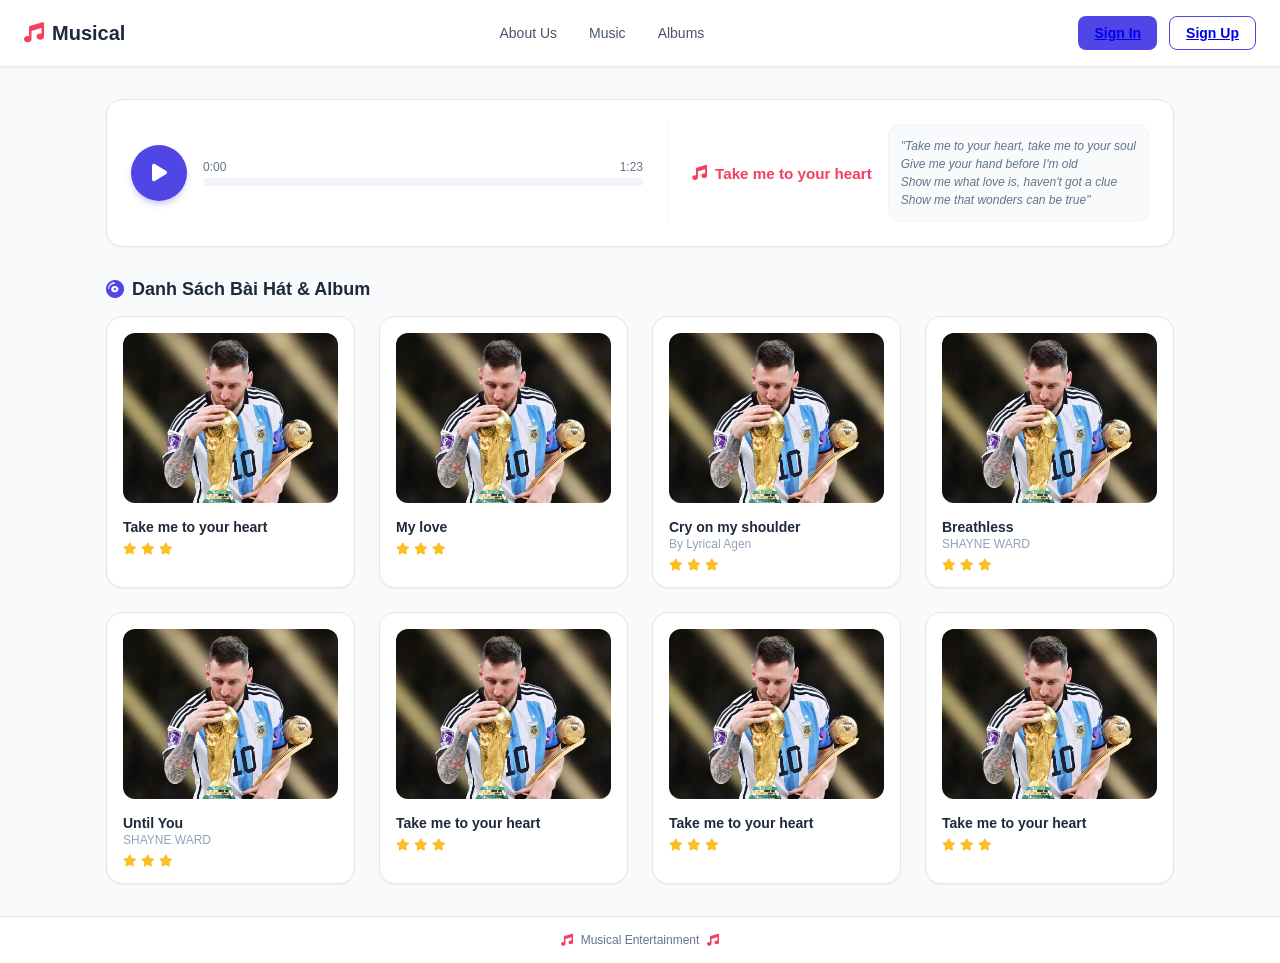
==== index.html @ 61718845 "first commit" ====
<!DOCTYPE html>
<html lang="vi">
<head>
  <meta charset="UTF-8">
  <meta name="viewport" content="width=device-width, initial-scale=1.0">
  <title>Musical - Pure HTML, CSS & JS Exam</title>
  <!-- Font Awesome CDN cho Icon -->
  <link rel="stylesheet" href="https://cdnjs.cloudflare.com/ajax/libs/font-awesome/6.5.1/css/all.min.css" />
  <!-- Nhúng file CSS ngoài -->
  <link rel="stylesheet" href="style.css" />
</head>
<body>
  <header>
    <div class="logo" onclick="showPage('home')">
      <i class="fa-solid fa-music"></i>
      <span>Musical</span>
    </div>
    
    <nav>
      <a href="#" onclick="showPage('home')">About Us</a>
      <a href="#" onclick="showPage('home')">Music</a>
      <a href="#" onclick="showPage('home')">Albums</a>
    </nav>
    
    <div class="auth-buttons">
      <button onclick="showPage('login')" class="btn btn-primary"><a href="index.html">Sign In</a></button>
      <button onclick="showPage('login')" class="btn btn-outline"><a href="index.html">Sign Up</a></button>
    </div>
  </header>

  <main id="page-home">
    
    <div class="player-card">
      <div class="player-controls">
        <audio id="audio-player" src="https://www.soundhelix.com/examples/mp3/SoundHelix-Song-1.mp3"></audio>
        
        <button id="play-btn" class="play-circle-btn">
          <i id="play-icon" class="fa-solid fa-play"></i>
        </button>

        <div class="progress-wrapper">
          <div class="time-display">
            <span id="current-time">0:00</span>
            <span id="duration">1:23</span>
          </div>
          <div class="progress-bg">
            <div id="progress-bar" class="progress-fill"></div>
          </div>
        </div>
      </div>

      <div class="song-details">
        <div class="song-title-badge">
          <i class="fa-solid fa-music"></i>
          <span>Take me to your heart</span>
        </div>
        <div class="lyrics-box">
          <p>"Take me to your heart, take me to your soul</p>
          <p>Give me your hand before I'm old</p>
          <p>Show me what love is, haven't got a clue</p>
          <p>Show me that wonders can be true"</p>
        </div>
      </div>
    </div>

    <h2 class="section-title">
      <i class="fa-solid fa-compact-disc" style="color: #4f46e5;"></i> Danh Sách Bài Hát & Album
    </h2>

    <div class="product-grid">
      
      <div class="product-card">
        <img src="img/Messi.jpg" alt="Take me to your heart">
        <h3>Take me to your heart</h3>
        <div class="stars">
          <i class="fa-solid fa-star"></i><i class="fa-solid fa-star"></i><i class="fa-solid fa-star"></i>
        </div>
      </div>

      <div class="product-card">
        <img src="img/Messi.jpg" alt="My love">
        <h3>My love</h3>
        <div class="stars">
          <i class="fa-solid fa-star"></i><i class="fa-solid fa-star"></i><i class="fa-solid fa-star"></i>
        </div>
      </div>
      <div class="product-card">
        <img src="img/Messi.jpg" alt="Cry on my shoulder">
        <h3>Cry on my shoulder</h3>
        <p>By Lyrical Agen</p>
        <div class="stars">
          <i class="fa-solid fa-star"></i><i class="fa-solid fa-star"></i><i class="fa-solid fa-star"></i>
        </div>
      </div>

      <div class="product-card">
        <img src="img/Messi.jpg" alt="Breathless">
        <h3>Breathless</h3>
        <p>SHAYNE WARD</p>
        <div class="stars">
          <i class="fa-solid fa-star"></i><i class="fa-solid fa-star"></i><i class="fa-solid fa-star"></i>
        </div>
      </div>

      <div class="product-card">
        <img src="img/Messi.jpg" alt="Until You">
        <h3>Until You</h3>
        <p>SHAYNE WARD</p>
        <div class="stars">
          <i class="fa-solid fa-star"></i><i class="fa-solid fa-star"></i><i class="fa-solid fa-star"></i>
        </div>
      </div>

      <div class="product-card">
        <img src="img/Messi.jpg" alt="Take me to your heart">
        <h3>Take me to your heart</h3>
        <div class="stars">
          <i class="fa-solid fa-star"></i><i class="fa-solid fa-star"></i><i class="fa-solid fa-star"></i>
        </div>
      </div>

      <div class="product-card">
        <img src="img/Messi.jpg" alt="Take me to your heart">
        <h3>Take me to your heart</h3>
        <div class="stars">
          <i class="fa-solid fa-star"></i><i class="fa-solid fa-star"></i><i class="fa-solid fa-star"></i>
        </div>
      </div>

      <div class="product-card">
        <img src="img/Messi.jpg" alt="Take me to your heart">
        <h3>Take me to your heart</h3>
        <div class="stars">
          <i class="fa-solid fa-star"></i><i class="fa-solid fa-star"></i><i class="fa-solid fa-star"></i>
        </div>
      </div>

    </div>
  </main>

 

  <footer>
    <i class="fa-solid fa-music"></i>
    <span>Musical Entertainment</span>
    <i class="fa-solid fa-music"></i>
  </footer>

  <script src="script.js"></script>
</body>
</html>
---- style.css ----
/* ==================== STYLES CHUNG (RESET & VARIABLES) ==================== */
* {
  box-sizing: border-box;
  margin: 0;
  padding: 0;
}
body {
  font-family: 'Segoe UI', Tahoma, Geneva, Verdana, sans-serif;
  background-color: #f8fafc;
  color: #334155;
  min-height: 100vh;
  display: flex;
  flex-direction: column;
  justify-content: space-between;
}

/* Utilities */
.hidden {
  display: none !important;
}

/* ==================== HEADER / NAVIGATION ==================== */
header {
  background-color: #ffffff;
  border-bottom: 1px solid #e2e8f0;
  padding: 16px 24px;
  display: flex;
  align-items: center;
  justify-content: space-between;
  position: sticky;
  top: 0;
  z-index: 50;
  box-shadow: 0 1px 2px rgba(0, 0, 0, 0.05);
}
.logo {
  display: flex;
  align-items: center;
  gap: 8px;
  color: #f43f5e;
  font-weight: bold;
  font-size: 1.25rem;
  cursor: pointer;
}
.logo span {
  color: #1e293b;
}
nav {
  display: flex;
  gap: 32px;
}
nav a {
  text-decoration: none;
  color: #475569;
  font-size: 0.875rem;
  font-weight: 500;
  transition: color 0.2s;
}
nav a:hover {
  color: #4f46e5;
}
.auth-buttons {
  display: flex;
  gap: 12px;
}
.btn {
  padding: 8px 16px;
  font-size: 0.875rem;
  font-weight: 600;
  border-radius: 8px;
  border: none;
  cursor: pointer;
  transition: all 0.2s;
}
.btn-primary {
  background-color: #4f46e5;
  color: #ffffff;
}
.btn-primary:hover {
  background-color: #4338ca;
}
.btn-outline {
  background-color: transparent;
  border: 1px solid #4f46e5;
  color: #4f46e5;
}
.btn-outline:hover {
  background-color: #eef2ff;
}

/* ==================== MAIN CONTAINER ==================== */
main {
  max-width: 1100px;
  width: 100%;
  margin: 0 auto;
  padding: 32px 16px;
  flex: 1;
}

/* ==================== TRÌNH PHÁT NHẠC (AUDIO PLAYER) ==================== */
.player-card {
  background-color: #ffffff;
  border: 1px solid #e2e8f0;
  border-radius: 16px;
  padding: 24px;
  box-shadow: 0 1px 3px rgba(0, 0, 0, 0.05);
  margin-bottom: 32px;
  display: flex;
  flex-wrap: wrap;
  align-items: center;
  justify-content: space-between;
  gap: 24px;
}
.player-controls {
  display: flex;
  align-items: center;
  gap: 16px;
  flex: 1;
  min-width: 280px;
}
.play-circle-btn {
  width: 56px;
  height: 56px;
  background-color: #4f46e5;
  color: white;
  border: none;
  border-radius: 50%;
  display: flex;
  align-items: center;
  justify-content: center;
  font-size: 1.25rem;
  cursor: pointer;
  box-shadow: 0 4px 6px -1px rgba(79, 70, 229, 0.3);
  transition: transform 0.1s;
}
.play-circle-btn:active {
  transform: scale(0.95);
}
.progress-wrapper {
  flex: 1;
}
.time-display {
  display: flex;
  justify-content: space-between;
  font-size: 0.75rem;
  color: #64748b;
  margin-bottom: 4px;
  font-weight: 500;
}
.progress-bg {
  width: 100%;
  height: 8px;
  background-color: #f1f5f9;
  border-radius: 9999px;
  overflow: hidden;
}
.progress-fill {
  height: 100%;
  width: 0%;
  background-color: #4f46e5;
  transition: width 0.1s linear;
}
.song-details {
  display: flex;
  gap: 16px;
  align-items: center;
  border-left: 1px solid #f1f5f9;
  padding-left: 24px;
}
.song-title-badge {
  color: #f43f5e;
  font-weight: bold;
  font-size: 0.95rem;
  display: flex;
  align-items: center;
  gap: 8px;
  white-space: nowrap;
}
.lyrics-box {
  font-size: 0.75rem;
  color: #64748b;
  font-style: italic;
  background-color: #f8fafc;
  padding: 12px;
  border-radius: 12px;
  border: 1px solid #f1f5f9;
  line-height: 1.5;
}

/* ==================== DANH SÁCH SẢN PHẨM (GRID) ==================== */
.section-title {
  font-size: 1.125rem;
  font-weight: bold;
  color: #1e293b;
  margin-bottom: 16px;
  display: flex;
  align-items: center;
  gap: 8px;
}
.product-grid {
  display: grid;
  grid-template-columns: repeat(auto-fill, minmax(220px, 1fr));
  gap: 24px;
}
.product-card {
  background-color: #ffffff;
  border: 1px solid #e2e8f0;
  border-radius: 16px;
  padding: 16px;
  box-shadow: 0 1px 2px rgba(0,0,0,0.05);
  transition: transform 0.2s, box-shadow 0.2s;
}
.product-card:hover {
  transform: translateY(-2px);
  box-shadow: 0 4px 12px rgba(0,0,0,0.08);
}
.product-card img {
  width: 100%;
  height: 170px;
  object-fit: cover;
  border-radius: 12px;
  margin-bottom: 12px;
}
.product-card h3 {
  font-size: 0.875rem;
  font-weight: bold;
  color: #1e293b;
  white-space: nowrap;
  overflow: hidden;
  text-overflow: ellipsis;
}
.product-card p {
  font-size: 0.75rem;
  color: #94a3b8;
  margin-top: 2px;
}
.stars {
  color: #fbbf24;
  font-size: 0.75rem;
  margin-top: 8px;
  display: flex;
  gap: 4px;
}

/* ==================== FORM ĐĂNG NHẬP (LOGIN PAGE) ==================== */
.login-container {
  max-width: 400px;
  margin: 40px auto;
  background-color: #ffffff;
  border: 1px solid #e2e8f0;
  border-radius: 24px;
  padding: 32px;
  box-shadow: 0 1px 3px rgba(0,0,0,0.05);
  width: 100%;
}
.login-header {
  text-align: center;
  margin-bottom: 24px;
}
.login-header h2 {
  font-size: 1.5rem;
  color: #1e293b;
}
.login-header p {
  font-size: 0.75rem;
  color: #94a3b8;
  margin-top: 4px;
}
.form-group {
  margin-bottom: 20px;
}
.form-group label {
  display: block;
  font-size: 0.875rem;
  font-weight: bold;
  color: #334155;
  margin-bottom: 6px;
}
.form-group input[type="email"],
.form-group input[type="password"] {
  width: 100%;
  padding: 10px 14px;
  border: 1px solid #cbd5e1;
  border-radius: 10px;
  font-size: 0.875rem;
  outline: none;
  transition: border-color 0.2s;
}
.form-group input:focus {
  border-color: #4f46e5;
}
.form-options {
  display: flex;
  justify-content: space-between;
  align-items: center;
  font-size: 0.75rem;
  margin-bottom: 24px;
}
.remember-me {
  display: flex;
  align-items: center;
  gap: 6px;
  color: #475569;
  cursor: pointer;
}
.forgot-link {
  color: #4f46e5;
  text-decoration: none;
  font-weight: 600;
}
.forgot-link:hover {
  text-decoration: underline;
}
.btn-login {
  width: 100%;
  padding: 12px;
  background-color: #4f46e5;
  color: white;
  font-weight: bold;
  border: none;
  border-radius: 10px;
  cursor: pointer;
  font-size: 0.875rem;
}
.btn-login:hover {
  background-color: #4338ca;
}
.register-text {
  text-align: center;
  font-size: 0.75rem;
  color: #64748b;
  margin-top: 24px;
}
.register-text a {
  color: #4f46e5;
  font-weight: 600;
  text-decoration: none;
}
.back-home-btn {
  display: block;
  margin: 20px auto 0;
  background: none;
  border: none;
  color: #94a3b8;
  font-size: 0.75rem;
  cursor: pointer;
  text-decoration: underline;
}

/* ==================== FOOTER ==================== */
footer {
  background-color: #ffffff;
  border-top: 1px solid #e2e8f0;
  padding: 16px;
  text-align: center;
  font-size: 0.75rem;
  color: #64748b;
  display: flex;
  align-items: center;
  justify-content: center;
  gap: 8px;
}
footer i {
  color: #f43f5e;
}
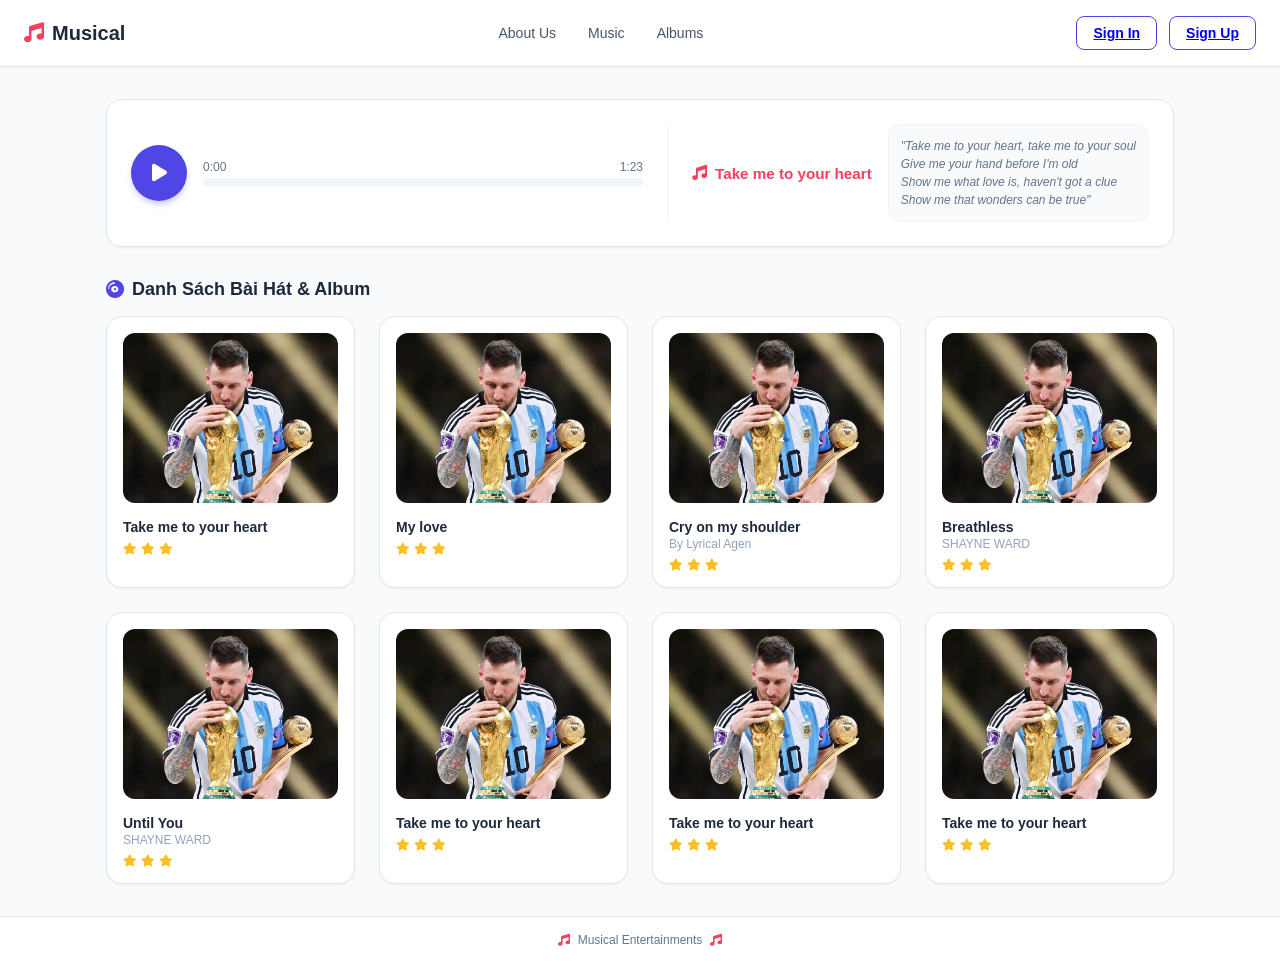
==== commit 67006b1d: "first commit" ====
--- a/index.html
+++ b/index.html
@@ -4,9 +4,7 @@
   <meta charset="UTF-8">
   <meta name="viewport" content="width=device-width, initial-scale=1.0">
   <title>Musical - Pure HTML, CSS & JS Exam</title>
-  <!-- Font Awesome CDN cho Icon -->
   <link rel="stylesheet" href="https://cdnjs.cloudflare.com/ajax/libs/font-awesome/6.5.1/css/all.min.css" />
-  <!-- Nhúng file CSS ngoài -->
   <link rel="stylesheet" href="style.css" />
 </head>
 <body>
@@ -15,29 +13,23 @@
       <i class="fa-solid fa-music"></i>
       <span>Musical</span>
     </div>
-    
     <nav>
       <a href="#" onclick="showPage('home')">About Us</a>
       <a href="#" onclick="showPage('home')">Music</a>
       <a href="#" onclick="showPage('home')">Albums</a>
     </nav>
-    
     <div class="auth-buttons">
-      <button onclick="showPage('login')" class="btn btn-primary"><a href="index.html">Sign In</a></button>
-      <button onclick="showPage('login')" class="btn btn-outline"><a href="index.html">Sign Up</a></button>
+      <button class="btn btn-outline"><a href="login.html">Sign In</a></button>
+      <button class="btn btn-outline"><a href="login.html">Sign Up</a></button>
     </div>
   </header>
-
   <main id="page-home">
-    
     <div class="player-card">
       <div class="player-controls">
-        <audio id="audio-player" src="https://www.soundhelix.com/examples/mp3/SoundHelix-Song-1.mp3"></audio>
-        
+        <audio id="audio-player" src=""></audio>
         <button id="play-btn" class="play-circle-btn">
           <i id="play-icon" class="fa-solid fa-play"></i>
         </button>
-
         <div class="progress-wrapper">
           <div class="time-display">
             <span id="current-time">0:00</span>
@@ -48,7 +40,6 @@
           </div>
         </div>
       </div>
-
       <div class="song-details">
         <div class="song-title-badge">
           <i class="fa-solid fa-music"></i>
@@ -62,13 +53,10 @@
         </div>
       </div>
     </div>
-
     <h2 class="section-title">
       <i class="fa-solid fa-compact-disc" style="color: #4f46e5;"></i> Danh Sách Bài Hát & Album
     </h2>
-
     <div class="product-grid">
-      
       <div class="product-card">
         <img src="img/Messi.jpg" alt="Take me to your heart">
         <h3>Take me to your heart</h3>
@@ -76,7 +64,6 @@
           <i class="fa-solid fa-star"></i><i class="fa-solid fa-star"></i><i class="fa-solid fa-star"></i>
         </div>
       </div>
-
       <div class="product-card">
         <img src="img/Messi.jpg" alt="My love">
         <h3>My love</h3>
@@ -92,7 +79,6 @@
           <i class="fa-solid fa-star"></i><i class="fa-solid fa-star"></i><i class="fa-solid fa-star"></i>
         </div>
       </div>
-
       <div class="product-card">
         <img src="img/Messi.jpg" alt="Breathless">
         <h3>Breathless</h3>
@@ -101,7 +87,6 @@
           <i class="fa-solid fa-star"></i><i class="fa-solid fa-star"></i><i class="fa-solid fa-star"></i>
         </div>
       </div>
-
       <div class="product-card">
         <img src="img/Messi.jpg" alt="Until You">
         <h3>Until You</h3>
@@ -110,7 +95,6 @@
           <i class="fa-solid fa-star"></i><i class="fa-solid fa-star"></i><i class="fa-solid fa-star"></i>
         </div>
       </div>
-
       <div class="product-card">
         <img src="img/Messi.jpg" alt="Take me to your heart">
         <h3>Take me to your heart</h3>
@@ -118,7 +102,6 @@
           <i class="fa-solid fa-star"></i><i class="fa-solid fa-star"></i><i class="fa-solid fa-star"></i>
         </div>
       </div>
-
       <div class="product-card">
         <img src="img/Messi.jpg" alt="Take me to your heart">
         <h3>Take me to your heart</h3>
@@ -126,7 +109,6 @@
           <i class="fa-solid fa-star"></i><i class="fa-solid fa-star"></i><i class="fa-solid fa-star"></i>
         </div>
       </div>
-
       <div class="product-card">
         <img src="img/Messi.jpg" alt="Take me to your heart">
         <h3>Take me to your heart</h3>
@@ -134,18 +116,13 @@
           <i class="fa-solid fa-star"></i><i class="fa-solid fa-star"></i><i class="fa-solid fa-star"></i>
         </div>
       </div>
-
     </div>
   </main>
-
- 
-
   <footer>
     <i class="fa-solid fa-music"></i>
-    <span>Musical Entertainment</span>
+    <span>Musical Entertainments</span>
     <i class="fa-solid fa-music"></i>
   </footer>
-
   <script src="script.js"></script>
 </body>
 </html>
--- a/style.css
+++ b/style.css
@@ -1,4 +1,4 @@
-/* ==================== STYLES CHUNG (RESET & VARIABLES) ==================== */
+
 * {
   box-sizing: border-box;
   margin: 0;
@@ -19,7 +19,6 @@
   display: none !important;
 }
 
-/* ==================== HEADER / NAVIGATION ==================== */
 header {
   background-color: #ffffff;
   border-bottom: 1px solid #e2e8f0;
@@ -87,7 +86,6 @@
   background-color: #eef2ff;
 }
 
-/* ==================== MAIN CONTAINER ==================== */
 main {
   max-width: 1100px;
   width: 100%;
@@ -96,7 +94,6 @@
   flex: 1;
 }
 
-/* ==================== TRÌNH PHÁT NHẠC (AUDIO PLAYER) ==================== */
 .player-card {
   background-color: #ffffff;
   border: 1px solid #e2e8f0;
@@ -186,7 +183,6 @@
   line-height: 1.5;
 }
 
-/* ==================== DANH SÁCH SẢN PHẨM (GRID) ==================== */
 .section-title {
   font-size: 1.125rem;
   font-weight: bold;
@@ -209,10 +205,7 @@
   box-shadow: 0 1px 2px rgba(0,0,0,0.05);
   transition: transform 0.2s, box-shadow 0.2s;
 }
-.product-card:hover {
-  transform: translateY(-2px);
-  box-shadow: 0 4px 12px rgba(0,0,0,0.08);
-}
+
 .product-card img {
   width: 100%;
   height: 170px;
@@ -241,7 +234,6 @@
   gap: 4px;
 }
 
-/* ==================== FORM ĐĂNG NHẬP (LOGIN PAGE) ==================== */
 .login-container {
   max-width: 400px;
   margin: 40px auto;
@@ -303,13 +295,11 @@
   cursor: pointer;
 }
 .forgot-link {
-  color: #4f46e5;
+  color: blue;
   text-decoration: none;
   font-weight: 600;
 }
-.forgot-link:hover {
-  text-decoration: underline;
-}
+
 .btn-login {
   width: 100%;
   padding: 12px;
@@ -320,9 +310,6 @@
   border-radius: 10px;
   cursor: pointer;
   font-size: 0.875rem;
-}
-.btn-login:hover {
-  background-color: #4338ca;
 }
 .register-text {
   text-align: center;
@@ -346,7 +333,6 @@
   text-decoration: underline;
 }
 
-/* ==================== FOOTER ==================== */
 footer {
   background-color: #ffffff;
   border-top: 1px solid #e2e8f0;
@@ -361,4 +347,4 @@
 }
 footer i {
   color: #f43f5e;
-}+}
